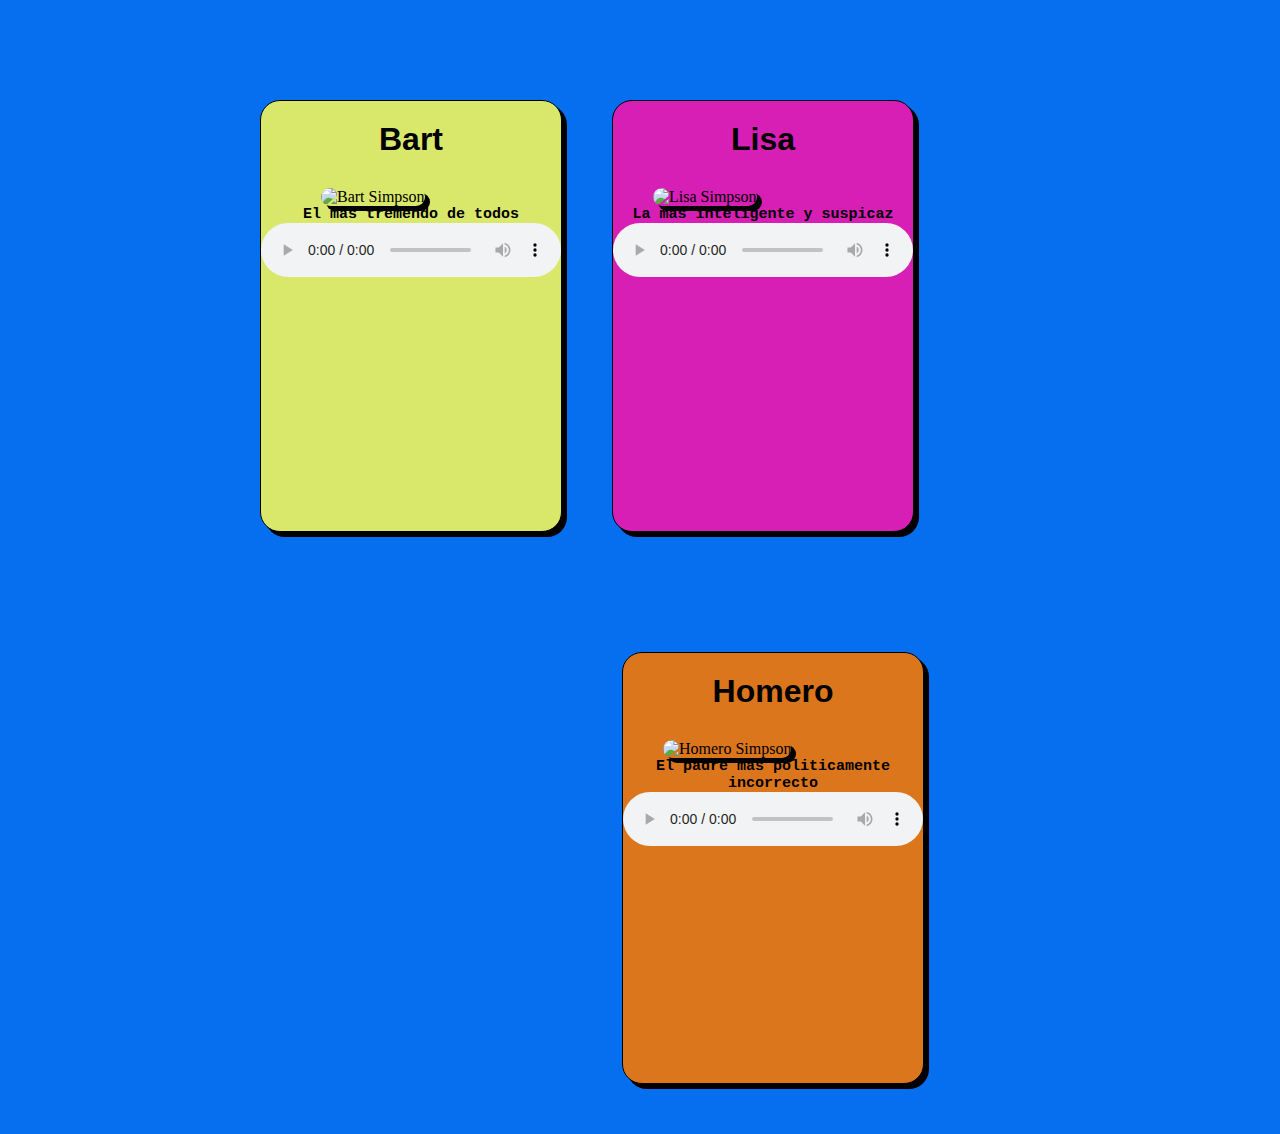
==== proyecto1front.html @ 81ad140d "first commit" ====
<!DOCTYPE html>
<html lang="en">
<head>
    <meta charset="UTF-8">
    <meta http-equiv="X-UA-Compatible" content="IE=edge">
    <meta name="viewport" content="width=device-width, initial-scale=1.0">
    <link rel="stylesheet" href="/proyecto1front.css">
    <title>Cards</title>
</head>
<body>

<div class="card1">
<h1> Bart</h1> 
<img class="bartimagen"src="/css/listas_files/bart.png" alt="Bart Simpson">
<p> <strong>El mas tremendo de todos</strong>  </p>
<audio class="audio1" src="/css/listas_files/ay-caramba.mp3" controls> </audio>

</div>


<div class="card2">
<h1> Lisa</h1>
<img src="/css/listas_files/lisa simpson.png" alt="Lisa Simpson">
<p><strong>La mas inteligente y suspicaz</strong> </p>
<audio class="audio2" src="/css/listas_files/lisasimpson_l9nf9890.mp3" controls></audio>

</div>

<div class="card3">
    <h1>Homero</h1>
    <img  src="/css/listas_files/homero simpson.png" alt="Homero Simpson">
    <p><strong>El padre mas politicamente incorrecto</strong> </p>
    <audio class="audio3" src="/css/listas_files/homero-simpson-me-quiero-volver-chango-simpsons-series-tv-.mp3" controls></audio>
   



</div>


    
</body>
</html>
---- proyecto1front.css ----
*{margin: 0;
    padding: 0;

}
body{ background-color: rgb(06, 111, 240);

}
div{border-radius: 20px;
    box-shadow: 5px 5px;
}
img{ margin: 10px 20px 0px 40px;
    border-radius: 20px;
    box-shadow: 5px 5px;
}
.bartimagen{margin: 10px 20px 0px 60px;

}

p{font-size: 15px;
    font-family: 'Courier New', Courier, monospace;
    text-align: center;

}


.card1{width: 300px;
    height: 430px;
    margin: 100px 40px 80px 260px; 
    border: 1px solid;
    float: left;
    background-color: rgb(217, 232, 107);


}

.card2{width: 300px;
    height: 430px;
    margin: 100px 30px 20px 10px;
    border: 1px solid;
    float: left;
    background-color: rgb(215, 30, 181);
    

}

.card3{width: 300px;
    height: 430px;
    margin: 100px 20px 50px 20px;
    border: 1px solid;
    float: left;
    background-color: rgb(220, 118, 29);

}

h1{ text-align: center;
    font-family: 'Gill Sans', 'Gill Sans MT', Calibri, 'Trebuchet MS', sans-serif ;
padding: 20px;

}

.audio1{margin: 
    
}
.audio2{margin: 

}
.audio3{margin: 

}
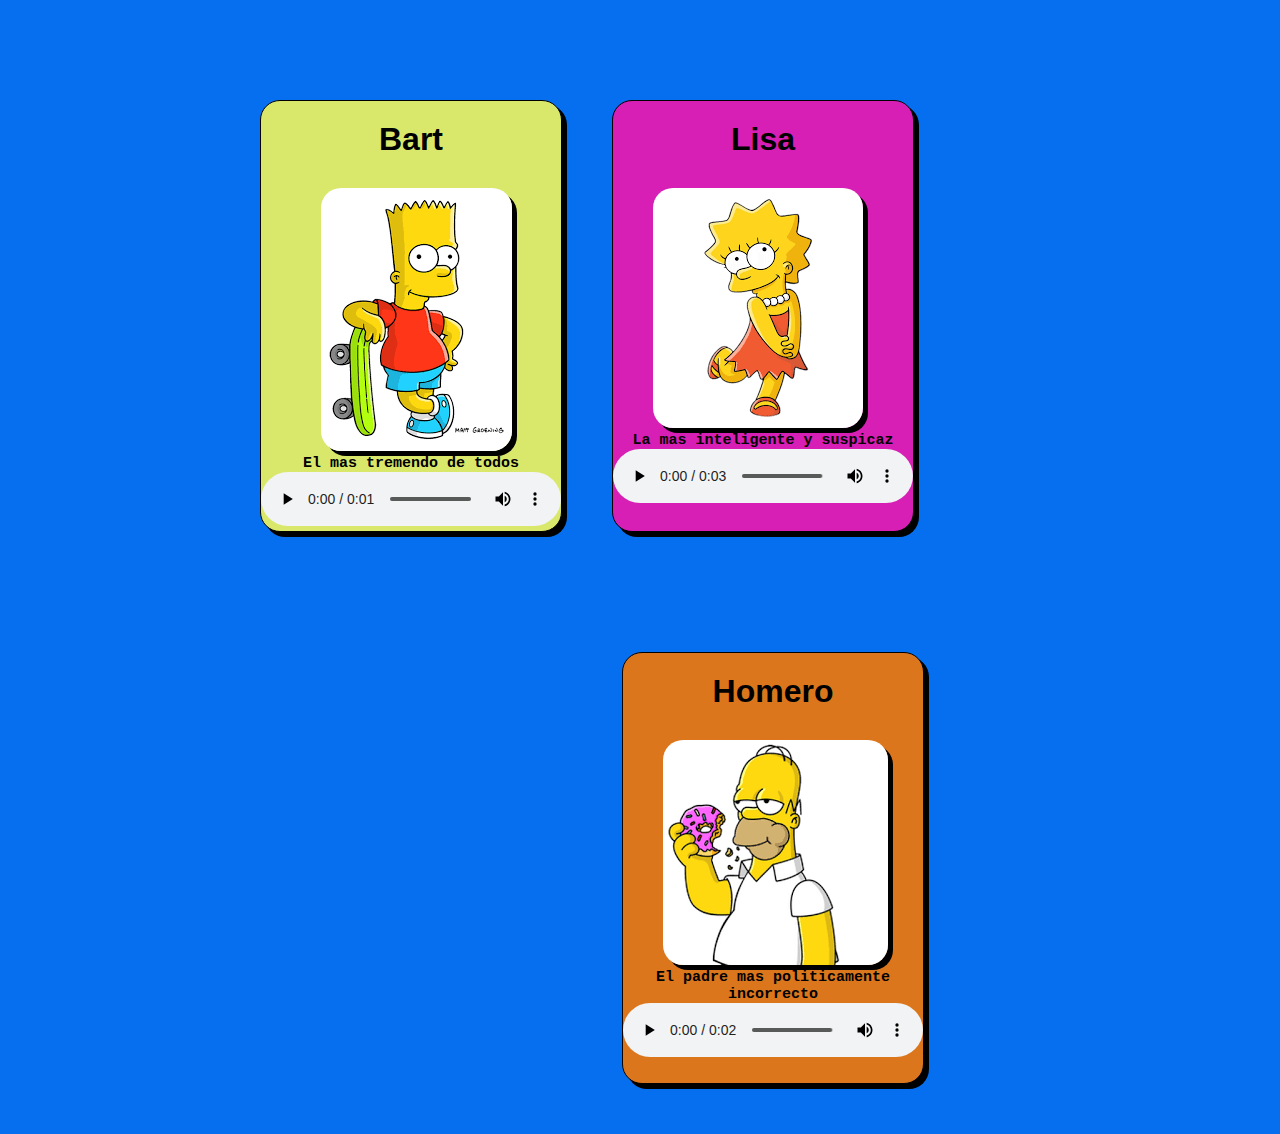
==== commit ce6ae891: "se agregaron cambios" ====
--- a/proyecto1front.html
+++ b/proyecto1front.html
@@ -4,33 +4,33 @@
     <meta charset="UTF-8">
     <meta http-equiv="X-UA-Compatible" content="IE=edge">
     <meta name="viewport" content="width=device-width, initial-scale=1.0">
-    <link rel="stylesheet" href="/proyecto1front.css">
+    <link rel="stylesheet" href="proyecto1front.css">
     <title>Cards</title>
 </head>
 <body>
 
 <div class="card1">
 <h1> Bart</h1> 
-<img class="bartimagen"src="/css/listas_files/bart.png" alt="Bart Simpson">
+<img class="bartimagen"src="bart.png" alt="Bart Simpson">
 <p> <strong>El mas tremendo de todos</strong>  </p>
-<audio class="audio1" src="/css/listas_files/ay-caramba.mp3" controls> </audio>
+<audio class="audio1" src="ay-caramba.mp3" controls> </audio>
 
 </div>
 
 
 <div class="card2">
 <h1> Lisa</h1>
-<img src="/css/listas_files/lisa simpson.png" alt="Lisa Simpson">
+<img src="lisa simpson.png" alt="Lisa Simpson">
 <p><strong>La mas inteligente y suspicaz</strong> </p>
-<audio class="audio2" src="/css/listas_files/lisasimpson_l9nf9890.mp3" controls></audio>
+<audio class="audio2" src="lisasimpson_l9nf9890.mp3" controls></audio>
 
 </div>
 
 <div class="card3">
     <h1>Homero</h1>
-    <img  src="/css/listas_files/homero simpson.png" alt="Homero Simpson">
+    <img  src="homero simpson.png" alt="Homero Simpson">
     <p><strong>El padre mas politicamente incorrecto</strong> </p>
-    <audio class="audio3" src="/css/listas_files/homero-simpson-me-quiero-volver-chango-simpsons-series-tv-.mp3" controls></audio>
+    <audio class="audio3" src="homero-simpson-me-quiero-volver-chango-simpsons-series-tv-.mp3" controls></audio>
    
 
 
--- a/proyecto1front.css
+++ b/proyecto1front.css
@@ -12,7 +12,7 @@
     border-radius: 20px;
     box-shadow: 5px 5px;
 }
-.bartimagen{margin: 10px 20px 0px 60px;
+.bartimagen{margin: 10px 15px 0px 60px;
 
 }
 
